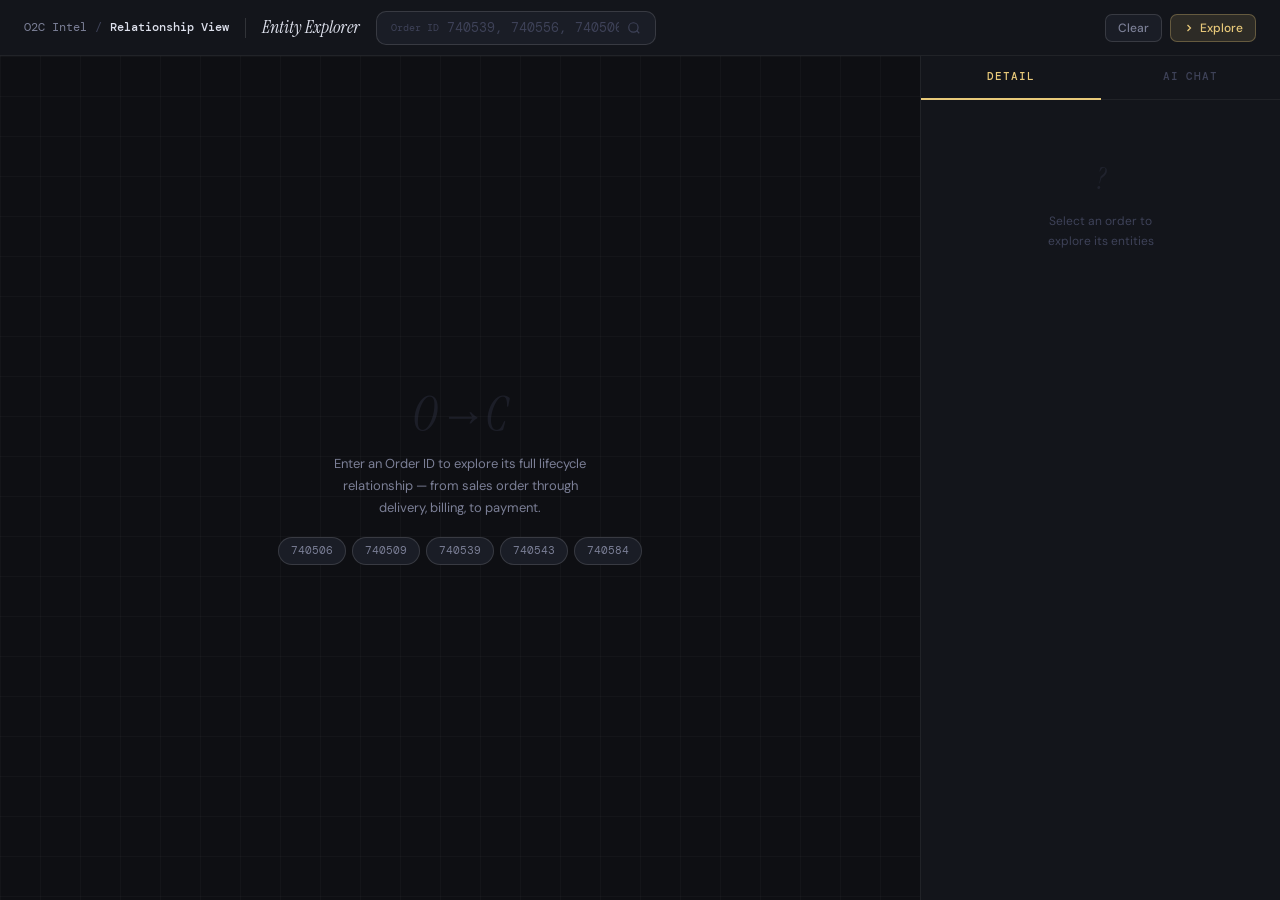
==== frontend/relationship-view.html @ 96227c04 "first commit" ====
<!DOCTYPE html>
<html lang="en">
<head>
<meta charset="UTF-8"/>
<meta name="viewport" content="width=device-width, initial-scale=1.0"/>
<title>O2C · Relationship View</title>
<link rel="preconnect" href="https://fonts.googleapis.com"/>
<link href="https://fonts.googleapis.com/css2?family=Instrument+Serif:ital@0;1&family=DM+Mono:wght@400;500&family=DM+Sans:wght@300;400;500;600&display=swap" rel="stylesheet"/>
<style>
/* ══════════════════════════════════════════════════════
   TOKENS
══════════════════════════════════════════════════════ */
:root {
  --bg:        #0e0f13;
  --bg-card:   #13151b;
  --bg-raised: #1a1d26;
  --bg-glass:  rgba(26,29,38,.7);
  --border:    rgba(255,255,255,.06);
  --border-hi: rgba(255,255,255,.13);

  --ink:    #dde0ec;
  --ink-2:  #7b7f96;
  --ink-3:  #3e4258;

  --gold:   #e8c97a;
  --gold-2: rgba(232,201,122,.12);
  --teal:   #4af0c4;
  --teal-2: rgba(74,240,196,.1);
  --rose:   #f27389;
  --rose-2: rgba(242,115,137,.1);
  --blue:   #6eb4ff;
  --blue-2: rgba(110,180,255,.1);
  --violet: #a78bfa;
  --violet-2: rgba(167,139,250,.1);

  --node-order:    #e8c97a;
  --node-delivery: #4af0c4;
  --node-billing:  #6eb4ff;
  --node-payment:  #7cdb8a;
  --node-journal:  #a78bfa;
  --node-cancelled:#f27389;

  --font-serif: "Instrument Serif", Georgia, serif;
  --font-body:  "DM Sans", system-ui, sans-serif;
  --font-mono:  "DM Mono", monospace;

  --r: 10px;
  --rl: 16px;
  --panel: 360px;
}

/* ══════════════════════════════════════════════════════
   RESET
══════════════════════════════════════════════════════ */
*, *::before, *::after { box-sizing: border-box; margin: 0; padding: 0; }
html, body { height: 100%; overflow: hidden; }
body {
  background: var(--bg);
  color: var(--ink);
  font-family: var(--font-body);
  font-size: 14px;
  line-height: 1.6;
  -webkit-font-smoothing: antialiased;
}
::-webkit-scrollbar { width: 4px; height: 4px; }
::-webkit-scrollbar-track { background: transparent; }
::-webkit-scrollbar-thumb { background: var(--border-hi); border-radius: 99px; }

/* ══════════════════════════════════════════════════════
   LAYOUT
══════════════════════════════════════════════════════ */
.shell {
  display: grid;
  grid-template-columns: 1fr var(--panel);
  grid-template-rows: 56px 1fr;
  height: 100vh;
}

/* ── Topbar ── */
.topbar {
  grid-column: 1 / -1;
  background: var(--bg-card);
  border-bottom: 1px solid var(--border);
  display: flex;
  align-items: center;
  padding: 0 24px;
  gap: 16px;
}
.breadcrumb {
  font-size: 12px;
  color: var(--ink-3);
  font-family: var(--font-mono);
  display: flex;
  align-items: center;
  gap: 8px;
}
.breadcrumb span { color: var(--ink-2); }
.breadcrumb b { color: var(--ink); font-weight: 500; }
.topbar-divider { width: 1px; height: 20px; background: var(--border-hi); }
.topbar-title {
  font-family: var(--font-serif);
  font-size: 18px;
  color: var(--ink);
  font-style: italic;
}
.topbar-actions { margin-left: auto; display: flex; align-items: center; gap: 8px; }

/* ── Search / Selector ── */
.order-selector {
  display: flex;
  align-items: center;
  background: var(--bg-raised);
  border: 1px solid var(--border-hi);
  border-radius: var(--r);
  padding: 0 14px;
  gap: 8px;
  height: 34px;
  min-width: 280px;
}
.order-selector input {
  background: none;
  border: none;
  outline: none;
  color: var(--ink);
  font-family: var(--font-mono);
  font-size: 13px;
  width: 100%;
}
.order-selector input::placeholder { color: var(--ink-3); }
.order-selector-label { font-size: 10px; color: var(--ink-3); font-family: var(--font-mono); white-space: nowrap; }

/* ── Main canvas ── */
.canvas {
  background: var(--bg);
  overflow: hidden;
  position: relative;
  display: flex;
  align-items: center;
  justify-content: center;
}

/* subtle grid background */
.canvas::before {
  content: "";
  position: absolute;
  inset: 0;
  background-image:
    linear-gradient(rgba(255,255,255,.025) 1px, transparent 1px),
    linear-gradient(90deg, rgba(255,255,255,.025) 1px, transparent 1px);
  background-size: 40px 40px;
  pointer-events: none;
}

/* ── Right panel ── */
.side-panel {
  background: var(--bg-card);
  border-left: 1px solid var(--border);
  display: flex;
  flex-direction: column;
  overflow: hidden;
}

/* ══════════════════════════════════════════════════════
   FLOW DIAGRAM
══════════════════════════════════════════════════════ */
.flow-wrap {
  position: relative;
  display: flex;
  flex-direction: column;
  align-items: center;
  gap: 0;
  z-index: 1;
  padding: 40px;
}

/* ── Stage row ── */
.stage-row {
  display: flex;
  align-items: center;
  gap: 0;
  position: relative;
}

/* ── Node ── */
.node {
  position: relative;
  display: flex;
  flex-direction: column;
  align-items: center;
  cursor: pointer;
  outline: none;
}
.node-body {
  width: 148px;
  background: var(--bg-card);
  border: 1.5px solid var(--nb, var(--border-hi));
  border-radius: var(--rl);
  padding: 14px 16px;
  transition: border-color .2s, transform .2s, box-shadow .2s;
  position: relative;
  overflow: hidden;
}
.node-body::before {
  content: "";
  position: absolute;
  top: 0; left: 0; right: 0;
  height: 2px;
  background: var(--nc, transparent);
  border-radius: var(--rl) var(--rl) 0 0;
}
.node:hover .node-body,
.node.active .node-body {
  transform: translateY(-2px);
  box-shadow: 0 8px 32px rgba(0,0,0,.4);
  border-color: var(--nc, var(--border-hi));
}
.node.active .node-body { background: var(--bg-raised); }

.node-icon {
  font-size: 18px;
  margin-bottom: 6px;
  line-height: 1;
}
.node-type {
  font-size: 9px;
  font-family: var(--font-mono);
  font-weight: 500;
  letter-spacing: .1em;
  text-transform: uppercase;
  color: var(--nc, var(--ink-2));
  margin-bottom: 4px;
}
.node-id {
  font-family: var(--font-mono);
  font-size: 12px;
  font-weight: 500;
  color: var(--ink);
  margin-bottom: 2px;
  overflow: hidden;
  text-overflow: ellipsis;
  white-space: nowrap;
  max-width: 116px;
}
.node-sub {
  font-size: 10px;
  color: var(--ink-2);
  overflow: hidden;
  text-overflow: ellipsis;
  white-space: nowrap;
  max-width: 116px;
}
.node-status {
  position: absolute;
  top: 10px; right: 10px;
  width: 7px; height: 7px;
  border-radius: 50%;
  background: var(--nc, var(--ink-3));
}

/* cancelled state */
.node.cancelled .node-body { border-color: rgba(242,115,137,.3); }
.node.cancelled .node-type { color: var(--rose); }

/* ── Connector ── */
.connector {
  display: flex;
  flex-direction: column;
  align-items: center;
  gap: 0;
  padding: 0 4px;
}
.connector-line {
  width: 2px;
  background: linear-gradient(var(--from, var(--border-hi)), var(--to, var(--border-hi)));
  transition: background .3s;
  position: relative;
}
.connector-line.active { opacity: 1; }
.connector-arrow {
  width: 0; height: 0;
  border-left: 5px solid transparent;
  border-right: 5px solid transparent;
  border-top: 7px solid var(--ca, var(--border-hi));
  margin-top: -1px;
}
.connector-label {
  font-size: 9px;
  font-family: var(--font-mono);
  color: var(--ink-3);
  padding: 2px 6px;
  background: var(--bg);
  border-radius: 3px;
  white-space: nowrap;
  margin: 4px 0;
}

/* ── Horizontal connector (for items row) ── */
.h-connector {
  display: flex;
  align-items: center;
  padding: 0 8px;
}
.h-line {
  height: 1.5px;
  width: 40px;
  background: var(--border-hi);
}
.h-arrow {
  width: 0; height: 0;
  border-top: 4px solid transparent;
  border-bottom: 4px solid transparent;
  border-left: 6px solid var(--border-hi);
}

/* ── Items row ── */
.items-row {
  display: flex;
  align-items: center;
  gap: 0;
  margin-top: 12px;
  flex-wrap: nowrap;
  max-width: 900px;
  overflow-x: auto;
  padding-bottom: 4px;
}
.item-node {
  flex-shrink: 0;
  width: 120px;
  background: var(--bg-raised);
  border: 1px solid var(--border);
  border-radius: var(--r);
  padding: 9px 11px;
  cursor: pointer;
  transition: border-color .15s;
}
.item-node:hover { border-color: var(--border-hi); }
.item-node.active { border-color: var(--gold); }
.item-node-type { font-size: 8px; font-family: var(--font-mono); color: var(--ink-3); text-transform: uppercase; letter-spacing: .08em; margin-bottom: 3px; }
.item-node-id { font-family: var(--font-mono); font-size: 10px; font-weight: 500; color: var(--ink); }
.item-node-desc { font-size: 10px; color: var(--ink-2); white-space: nowrap; overflow: hidden; text-overflow: ellipsis; margin-top: 2px; }

/* ── Empty state ── */
.empty-state {
  display: flex;
  flex-direction: column;
  align-items: center;
  justify-content: center;
  gap: 14px;
  color: var(--ink-3);
  text-align: center;
  padding: 60px;
  z-index: 1;
}
.empty-glyph {
  font-family: var(--font-serif);
  font-size: 48px;
  font-style: italic;
  opacity: .3;
  line-height: 1;
}
.empty-text { font-size: 13px; color: var(--ink-2); max-width: 280px; line-height: 1.7; }
.order-pills {
  display: flex;
  flex-wrap: wrap;
  gap: 6px;
  justify-content: center;
  margin-top: 4px;
}
.order-pill {
  font-family: var(--font-mono);
  font-size: 11px;
  padding: 4px 12px;
  background: var(--bg-raised);
  border: 1px solid var(--border-hi);
  border-radius: 99px;
  cursor: pointer;
  color: var(--ink-2);
  transition: all .15s;
}
.order-pill:hover { background: var(--gold-2); border-color: var(--gold); color: var(--gold); }

/* ══════════════════════════════════════════════════════
   RIGHT PANEL
══════════════════════════════════════════════════════ */
.panel-tabs {
  display: flex;
  border-bottom: 1px solid var(--border);
  flex-shrink: 0;
}
.panel-tab {
  flex: 1;
  padding: 12px 0;
  font-size: 11px;
  font-weight: 500;
  font-family: var(--font-mono);
  text-transform: uppercase;
  letter-spacing: .08em;
  text-align: center;
  color: var(--ink-3);
  cursor: pointer;
  transition: color .15s;
  border-bottom: 2px solid transparent;
  margin-bottom: -1px;
}
.panel-tab.active { color: var(--gold); border-bottom-color: var(--gold); }
.panel-tab:hover:not(.active) { color: var(--ink-2); }

.panel-body {
  flex: 1;
  overflow-y: auto;
  padding: 18px;
}

/* ── Detail card ── */
.detail-header {
  margin-bottom: 16px;
  padding-bottom: 14px;
  border-bottom: 1px solid var(--border);
}
.detail-type {
  font-size: 9px;
  font-family: var(--font-mono);
  text-transform: uppercase;
  letter-spacing: .12em;
  color: var(--nc, var(--ink-3));
  margin-bottom: 4px;
}
.detail-id {
  font-family: var(--font-serif);
  font-size: 22px;
  font-style: italic;
  color: var(--ink);
  line-height: 1.2;
  margin-bottom: 4px;
}
.detail-status {
  display: inline-flex;
  align-items: center;
  gap: 5px;
  font-size: 10px;
  font-family: var(--font-mono);
  padding: 2px 9px;
  border-radius: 99px;
  background: var(--bg-raised);
  color: var(--nc, var(--ink-2));
  border: 1px solid var(--nc-dim, var(--border));
}

.detail-fields { display: flex; flex-direction: column; gap: 1px; }
.detail-field {
  display: flex;
  justify-content: space-between;
  align-items: baseline;
  padding: 7px 0;
  border-bottom: 1px solid var(--border);
  gap: 12px;
}
.detail-field:last-child { border-bottom: none; }
.field-key {
  font-size: 11px;
  color: var(--ink-3);
  font-family: var(--font-mono);
  white-space: nowrap;
  flex-shrink: 0;
}
.field-val {
  font-size: 12px;
  color: var(--ink);
  font-family: var(--font-mono);
  text-align: right;
  word-break: break-all;
}
.field-val.good { color: var(--teal); }
.field-val.warn { color: var(--gold); }
.field-val.bad  { color: var(--rose); }

/* ── Timeline mini ── */
.mini-timeline {
  margin: 16px 0;
  padding: 14px;
  background: var(--bg-raised);
  border-radius: var(--r);
  border: 1px solid var(--border);
}
.mini-timeline-title {
  font-size: 9px;
  font-family: var(--font-mono);
  text-transform: uppercase;
  letter-spacing: .1em;
  color: var(--ink-3);
  margin-bottom: 12px;
}
.timeline-steps {
  display: flex;
  flex-direction: column;
  gap: 0;
}
.tl-step {
  display: flex;
  align-items: flex-start;
  gap: 10px;
  padding-bottom: 12px;
  position: relative;
}
.tl-step:last-child { padding-bottom: 0; }
.tl-step::after {
  content: "";
  position: absolute;
  left: 6px; top: 14px; bottom: 0;
  width: 1px;
  background: var(--border-hi);
}
.tl-step:last-child::after { display: none; }
.tl-dot {
  width: 13px; height: 13px;
  border-radius: 50%;
  background: var(--td-bg, var(--bg-raised));
  border: 1.5px solid var(--td-c, var(--ink-3));
  flex-shrink: 0;
  margin-top: 2px;
  z-index: 1;
}
.tl-dot.done { --td-bg: var(--teal-2); --td-c: var(--teal); }
.tl-dot.active { --td-bg: var(--gold-2); --td-c: var(--gold); }
.tl-dot.error { --td-bg: var(--rose-2); --td-c: var(--rose); }
.tl-content { min-width: 0; }
.tl-stage { font-size: 12px; font-weight: 500; color: var(--ink); }
.tl-date { font-size: 10px; font-family: var(--font-mono); color: var(--ink-3); margin-top: 1px; }
.tl-days {
  font-size: 9px;
  font-family: var(--font-mono);
  padding: 1px 6px;
  border-radius: 3px;
  background: var(--bg);
  color: var(--ink-2);
  margin-top: 3px;
  display: inline-block;
}

/* ── AI chat panel ── */
.ai-panel { display: flex; flex-direction: column; height: 100%; }
.ai-messages { flex: 1; overflow-y: auto; display: flex; flex-direction: column; gap: 10px; }
.ai-msg {
  padding: 10px 12px;
  border-radius: var(--r);
  font-size: 13px;
  line-height: 1.6;
  max-width: 100%;
}
.ai-msg.system {
  background: var(--bg-raised);
  border: 1px solid var(--border);
  color: var(--ink-2);
}
.ai-msg.user {
  background: var(--gold-2);
  border: 1px solid rgba(232,201,122,.2);
  color: var(--ink);
  align-self: flex-end;
  font-size: 12px;
}
.ai-msg.assistant {
  background: var(--bg-raised);
  border: 1px solid var(--border-hi);
  color: var(--ink);
}
.ai-msg.assistant strong { color: var(--teal); font-weight: 500; }
.ai-msg.assistant em { color: var(--gold); font-style: normal; }
.ai-model-tag {
  font-size: 9px;
  font-family: var(--font-mono);
  color: var(--ink-3);
  margin-top: 5px;
  display: block;
}
.ai-input-area {
  padding-top: 12px;
  border-top: 1px solid var(--border);
  margin-top: 12px;
  flex-shrink: 0;
}
.ai-suggestions { display: flex; flex-direction: column; gap: 5px; margin-bottom: 10px; }
.ai-sug {
  font-size: 11px;
  font-family: var(--font-mono);
  color: var(--ink-3);
  padding: 5px 9px;
  border: 1px solid var(--border);
  border-radius: 6px;
  cursor: pointer;
  transition: all .12s;
  text-align: left;
  background: transparent;
  width: 100%;
}
.ai-sug:hover { border-color: var(--gold); color: var(--gold); background: var(--gold-2); }
.ai-input-row { display: flex; gap: 6px; }
.ai-input {
  flex: 1;
  background: var(--bg-raised);
  border: 1px solid var(--border-hi);
  border-radius: 8px;
  color: var(--ink);
  font-family: var(--font-body);
  font-size: 12px;
  padding: 7px 12px;
  outline: none;
  resize: none;
  min-height: 38px;
  max-height: 80px;
}
.ai-input:focus { border-color: var(--gold); }
.ai-send {
  background: var(--gold);
  color: #1a1508;
  border: none;
  border-radius: 8px;
  padding: 0 14px;
  font-size: 12px;
  font-weight: 600;
  cursor: pointer;
  font-family: var(--font-body);
  transition: opacity .15s;
  flex-shrink: 0;
}
.ai-send:hover { opacity: .85; }
.ai-send:disabled { opacity: .4; cursor: not-allowed; }

/* ══════════════════════════════════════════════════════
   MISC
══════════════════════════════════════════════════════ */
.btn {
  display: inline-flex; align-items: center; gap: 5px;
  padding: 5px 12px;
  border-radius: 7px;
  font-size: 12px;
  font-family: var(--font-body);
  font-weight: 500;
  cursor: pointer;
  border: 1px solid var(--border-hi);
  background: var(--bg-raised);
  color: var(--ink-2);
  transition: all .12s;
}
.btn:hover { color: var(--ink); border-color: var(--border-hi); background: var(--bg-glass); }
.btn-gold { background: var(--gold-2); border-color: rgba(232,201,122,.3); color: var(--gold); }
.btn-gold:hover { background: rgba(232,201,122,.2); }

.spinner {
  width: 14px; height: 14px;
  border: 2px solid var(--border-hi);
  border-top-color: var(--gold);
  border-radius: 50%;
  animation: spin .6s linear infinite;
  display: inline-block;
}
@keyframes spin { to { transform: rotate(360deg); } }

@keyframes fadeIn { from { opacity:0; transform: translateY(6px); } to { opacity:1; transform: none; } }
.fade-in { animation: fadeIn .25s ease forwards; }

@keyframes pulse { 0%,100% { opacity:.6; } 50% { opacity:1; } }
.pulse { animation: pulse 1.4s ease infinite; }
</style>
</head>
<body>
<div class="shell">

  <!-- ── Topbar ── -->
  <header class="topbar">
    <div class="breadcrumb">
      <span>O2C Intel</span>
      <span style="color:var(--ink-3)">/</span>
      <b>Relationship View</b>
    </div>
    <div class="topbar-divider"></div>
    <div class="topbar-title">Entity Explorer</div>

    <div class="order-selector">
      <span class="order-selector-label">Order ID</span>
      <input type="text" id="order-input" placeholder="740539, 740556, 740506…" autocomplete="off"/>
      <svg width="14" height="14" viewBox="0 0 24 24" fill="none" stroke="currentColor" stroke-width="2" style="color:var(--ink-3);flex-shrink:0"><circle cx="11" cy="11" r="8"/><path d="m21 21-4.35-4.35"/></svg>
    </div>

    <div class="topbar-actions">
      <button class="btn" onclick="clearView()">Clear</button>
      <button class="btn btn-gold" onclick="document.getElementById('order-input').dispatchEvent(new KeyboardEvent('keydown',{key:'Enter',bubbles:true}))">
        <svg width="12" height="12" viewBox="0 0 24 24" fill="none" stroke="currentColor" stroke-width="2.5"><polyline points="9 18 15 12 9 6"/></svg>
        Explore
      </button>
    </div>
  </header>

  <!-- ── Canvas ── -->
  <main class="canvas" id="canvas">
    <div class="empty-state" id="empty-state">
      <div class="empty-glyph">O→C</div>
      <div class="empty-text">Enter an Order ID to explore its full lifecycle relationship — from sales order through delivery, billing, to payment.</div>
      <div class="order-pills" id="quick-picks"></div>
    </div>
    <div class="flow-wrap" id="flow-wrap" style="display:none"></div>
  </main>

  <!-- ── Side panel ── -->
  <aside class="side-panel">
    <div class="panel-tabs">
      <div class="panel-tab active" id="tab-detail" onclick="switchTab('detail')">Detail</div>
      <div class="panel-tab" id="tab-ai" onclick="switchTab('ai')">AI Chat</div>
    </div>

    <!-- Detail tab -->
    <div class="panel-body" id="panel-detail">
      <div style="padding:40px 0;text-align:center;color:var(--ink-3)">
        <div style="font-family:var(--font-serif);font-size:28px;font-style:italic;opacity:.3;margin-bottom:10px">?</div>
        <div style="font-size:12px">Select an order to<br/>explore its entities</div>
      </div>
    </div>

    <!-- AI tab -->
    <div class="panel-body" id="panel-ai" style="display:none">
      <div class="ai-panel">
        <div class="ai-messages" id="ai-msgs">
          <div class="ai-msg system">
            Select an order and ask questions about its lifecycle, delays, or payment status.
          </div>
        </div>
        <div class="ai-input-area">
          <div class="ai-suggestions" id="ai-sugs">
            <button class="ai-sug" onclick="askAI(this.textContent)">Why is this order delayed?</button>
            <button class="ai-sug" onclick="askAI(this.textContent)">What is causing payment delay?</button>
            <button class="ai-sug" onclick="askAI(this.textContent)">Summarise this order's issues</button>
          </div>
          <div class="ai-input-row">
            <textarea class="ai-input" id="ai-input" placeholder="Ask about this order…" rows="1"
              onkeydown="if(event.key==='Enter'&&!event.shiftKey){event.preventDefault();sendAI();}"></textarea>
            <button class="ai-send" id="ai-send-btn" onclick="sendAI()">Send</button>
          </div>
        </div>
      </div>
    </div>
  </aside>
</div>

<script>
// ══════════════════════════════════════════════════════
// CONFIG + DATA
// ══════════════════════════════════════════════════════
const API = 'http://localhost:8000';

// ── Rule thresholds (match backend config) ───────────
const FLAG_THRESHOLDS = {
  DELIVERY_DELAY_DAYS:  3,
  BILLING_DELAY_DAYS:   5,
  PAYMENT_OVERDUE_DAYS: 30,
};


// Inline dataset — loaded from static files or API
let ORDERS = [];   // unified_o2c_orders rows
let ITEMS  = [];   // unified_o2c rows (item grain)
let dataLoaded = false;
let backendOnline = false;

// Currently selected
let SEL = { orderId: null, nodeType: null, nodeId: null, nodeData: null };

// ══════════════════════════════════════════════════════
// BOOT
// ══════════════════════════════════════════════════════
async function boot() {

  // Try backend
  try {
    const h = await fetch(`${API}/health`, {signal: AbortSignal.timeout(3000)}).then(r=>r.json());
    if (h.status === 'ok') backendOnline = true;
  } catch(e) {}

  // Load dataset FIRST
  await loadData();

  // THEN generate sample IDs dynamically
  const sampleIds = getSampleOrderIds();

  document.getElementById('quick-picks').innerHTML =
    sampleIds.map(id => 
      `<div class="order-pill" onclick="loadOrder('${id}')">${id}</div>`
    ).join('');

  // Input handler
  const inp = document.getElementById('order-input');
  inp.addEventListener('keydown', e => {
    if (e.key === 'Enter') loadOrder(inp.value.trim());
  });
}

async function loadData() {
  if (dataLoaded) return;

  // Try backend API first
  if (backendOnline) {
    try {
      const [ordersRes, itemsRes] = await Promise.all([
        fetch(`${API}/api/orders?limit=500`).then(r=>r.json()),
        fetch(`${API}/api/orders/items-all`).then(r=>r.json()).catch(()=>null),
      ]);
      if (ordersRes?.data?.length) {
        ORDERS = ordersRes.data;
        // For items, still fall through to CSV — API items are per-order
        console.log(`Loaded ${ORDERS.length} orders from API`);
      }
    } catch(e) { console.warn('API orders load failed:', e.message); }
  }

  // Load CSV files (primary for items, fallback for orders)
  const bases = ['../data/processed/', 'data/processed/', './data/processed/'];
  for (const base of bases) {
    try {
      const fetches = [fetch(base + 'unified_o2c.csv').then(r => { if(!r.ok) throw 0; return r.text(); })];
      if (!ORDERS.length) {
        fetches.unshift(fetch(base + 'unified_o2c_orders.csv').then(r => { if(!r.ok) throw 0; return r.text(); }));
      }
      const results = await Promise.all(fetches);
      if (!ORDERS.length) { ORDERS = parseCSV(results[0]); ITEMS = parseCSV(results[1]); }
      else { ITEMS = parseCSV(results[0]); }
      dataLoaded = true;
      console.log(`Loaded ${ORDERS.length} orders, ${ITEMS.length} items`);
      return;
    } catch(e) { continue; }
  }
  console.warn('Static data not found — some features limited');
  dataLoaded = true;
}

function getSampleOrderIds() {
  if (!ORDERS.length) return ['740539','740556','740506','740509','740584','740543'];
  // Return one of each interesting stage
  const byStage = {};
  for (const o of ORDERS) {
    const s = o.lifecycle_stage;
    if (!byStage[s]) byStage[s] = String(o.sales_order_id);
  }
  const ids = Object.values(byStage).slice(0,6);
  return ids.length ? ids : ORDERS.slice(0,6).map(o=>String(o.sales_order_id));
}

// ══════════════════════════════════════════════════════
// DATA UTILS
// ══════════════════════════════════════════════════════
function parseCSV(text) {
  const lines = text.trim().split('\n');
  const headers = lines[0].split(',').map(h => h.replace(/^"|"$/g,'').trim());
  return lines.slice(1).map(line => {
    const vals=[]; let cur='', inQ=false;
    for (const ch of line) {
      if (ch==='"'){inQ=!inQ;}
      else if(ch===','&&!inQ){vals.push(cur.trim());cur='';}
      else{cur+=ch;}
    }
    vals.push(cur.trim());
    return Object.fromEntries(headers.map((h,i)=>[h, vals[i]??'']));
  });
}

function getOrder(id) {
  return ORDERS.find(o => String(o.sales_order_id) === String(id)) || null;
}

function getItems(orderId) {
  return ITEMS.filter(i => String(i.sales_order_id) === String(orderId));
}

function fmt(v) {
  if (!v || v === 'nan' || v === '') return '—';
  return String(v);
}
function fmtDate(v) {
  if (!v || v === 'nan') return '—';
  return String(v).slice(0,10);
}
function fmtCurrency(v) {
  if (!v || v === 'nan' || v === '') return '—';
  const n = Number(v);
  if (isNaN(n)) return '—';
  return '₹' + n.toLocaleString('en-IN', {maximumFractionDigits:2});
}
function fmtDays(v) {
  if (!v || v === 'nan' || v === '') return '—';
  const n = Number(v);
  if (isNaN(n)) return '—';
  return Math.round(n) + 'd';
}
function debounce(fn, ms) {
  let t; return (...a) => { clearTimeout(t); t = setTimeout(()=>fn(...a), ms); };
}

// ══════════════════════════════════════════════════════
// LOAD ORDER → BUILD GRAPH
// ══════════════════════════════════════════════════════
async function loadOrder(id) {
  if (!id) return;
  document.getElementById('order-input').value = id;
  SEL.orderId = id;
  SEL.nodeType = null;
  SEL.nodeId = null;

  let order = getOrder(id);
  let items = getItems(id);

  // Try API if not in local data
  if (!order && backendOnline) {
    try {
      const [o, ctx] = await Promise.all([
        fetch(`${API}/api/orders/${id}`).then(r=>r.json()),
        fetch(`${API}/api/orders/${id}/items`).then(r=>r.json()),
      ]);
      if (o && !o.error) { order = o; items = ctx.items || []; }
    } catch(e) {}
  }

  if (!order) {
    showError(`Order ${id} not found. Try: ${SAMPLE_IDS.join(', ')}`);
    return;
  }

  renderFlow(order, items);
  showNodeDetail('order', order.sales_order_id, order, items);
  switchTab('detail');
}

function clearView() {
  SEL = { orderId: null, nodeType: null, nodeId: null, nodeData: null };
  document.getElementById('order-input').value = '';
  document.getElementById('empty-state').style.display = 'flex';
  document.getElementById('flow-wrap').style.display = 'none';
  document.getElementById('panel-detail').innerHTML = `
    <div style="padding:40px 0;text-align:center;color:var(--ink-3)">
      <div style="font-family:var(--font-serif);font-size:28px;font-style:italic;opacity:.3;margin-bottom:10px">?</div>
      <div style="font-size:12px">Select an order to<br/>explore its entities</div>
    </div>`;
  document.getElementById('ai-msgs').innerHTML =
    '<div class="ai-msg system">Select an order and ask questions about its lifecycle, delays, or payment status.</div>';
}

function showError(msg) {
  const fw = document.getElementById('flow-wrap');
  fw.style.display = 'flex';
  document.getElementById('empty-state').style.display = 'none';
  fw.innerHTML = `<div style="text-align:center;color:var(--rose);font-size:13px;font-family:var(--font-mono)">${msg}</div>`;
}

// ══════════════════════════════════════════════════════
// RENDER FLOW
// ══════════════════════════════════════════════════════
function renderFlow(order, items) {
  const fw = document.getElementById('flow-wrap');
  fw.style.display = 'flex';
  document.getElementById('empty-state').style.display = 'none';
  fw.innerHTML = '';
  fw.className = 'flow-wrap fade-in';

  const stage = order.lifecycle_stage;
  const isCancelled = stage === 'cancelled';

  // ── Real entity IDs from item data ──────────────────
  const deliveryIds = [...new Set(items.map(i=>i.delivery_id).filter(isReal))];
  const billingIds  = [...new Set(items.map(i=>i.billing_doc_id).filter(isReal))];
  const acctDocs    = [...new Set(items.map(i=>i.accounting_document).filter(isReal))];

  const hasDelivery = deliveryIds.length > 0 || ['delivered','billed','paid','cancelled'].includes(stage);
  const hasBilling  = billingIds.length  > 0 || ['billed','paid','cancelled'].includes(stage);
  const hasPayment  = !isCancelled && (acctDocs.length > 0 || stage === 'paid');

  // ── Why Flagged analysis ─────────────────────────────
  const flags = computeFlags(order, items);

  // ── Real sub-labels ───────────────────────────────────
  const item0   = items[0] || {};
  const custShort = (order.customer_name||'').split(',')[0] || order.customer_id || '';
  const orderSub  = fmtDate(order.order_created_date) + (custShort ? ' · ' + custShort : '');

  const delCreated = fmtDate(item0.delivery_created_date);
  const o2dDays    = isReal(order.order_to_delivery_days) ? fmtDays(order.order_to_delivery_days) : '';
  const delSub     = delCreated !== '—' ? delCreated + (o2dDays ? ' · ' + o2dDays + ' O→D' : '') : (hasDelivery ? 'Pending' : '—');

  const bilDate = fmtDate(item0.billing_date);
  const d2bDays = isReal(order.delivery_to_billing_days) ? fmtDays(order.delivery_to_billing_days) : '';
  const bilSub  = isCancelled ? 'Cancelled · ' + bilDate
    : bilDate !== '—' ? bilDate + (d2bDays ? ' · ' + d2bDays + ' D→B' : '') : (hasBilling ? 'Pending' : '—');

  const payDate = fmtDate(item0.payment_posting_date);
  const b2pDays = isReal(order.billing_to_payment_days) ? fmtDays(order.billing_to_payment_days) : '';
  const paySub  = payDate !== '—' ? payDate + (b2pDays ? ' · ' + b2pDays + ' B→P' : '') : (hasPayment ? 'Pending' : '—');

  // ── Main stage row ────────────────────────────────────
  const mainRow = document.createElement('div');
  mainRow.className = 'stage-row';
  mainRow.appendChild(makeFlowNode('order', fmt(order.sales_order_id), orderSub, '--node-order'));

  if (hasDelivery) {
    mainRow.appendChild(makeHConnEl());
    const dId = deliveryIds[0] ? fmt(deliveryIds[0]) : '—';
    mainRow.appendChild(makeFlowNode('delivery', dId, delSub, isCancelled ? '--node-cancelled' : '--node-delivery'));
  }
  if (hasBilling) {
    mainRow.appendChild(makeHConnEl());
    const bId = billingIds[0] ? fmt(billingIds[0]) : '—';
    mainRow.appendChild(makeFlowNode('billing', bId, bilSub, isCancelled ? '--node-cancelled' : '--node-billing'));
  }
  if (hasPayment) {
    mainRow.appendChild(makeHConnEl());
    const pId = acctDocs[0] ? fmt(acctDocs[0]) : '—';
    mainRow.appendChild(makeFlowNode('payment', pId, paySub, '--node-payment'));
  }
  fw.appendChild(mainRow);

  // ── Cycle time chips ──────────────────────────────────
  const cycleRow = document.createElement('div');
  cycleRow.style.cssText = 'display:flex;gap:8px;margin-top:20px;flex-wrap:wrap;justify-content:center';
  const expPay = Number(order.expected_payment_days) || 30;
  [
    { l:'Order → Delivery',  v:order.order_to_delivery_days,    c:'var(--node-delivery)', t:3 },
    { l:'Delivery → Billing', v:order.delivery_to_billing_days, c:'var(--node-billing)',  t:5 },
    { l:'Billing → Payment',  v:order.billing_to_payment_days,  c:'var(--node-payment)',  t:expPay },
    { l:'Total O2C',          v:order.total_o2c_days,           c:'var(--accent)',        t:null },
  ].forEach(({l, v, c, t}) => {
    const d = fmtDays(v);
    const n = Number(v);
    const over = t !== null && isReal(v) && !isNaN(n) && n > t;
    const dc = over ? 'var(--red)' : (d === '—' ? 'var(--text-3)' : c);
    cycleRow.innerHTML += `
      <div style="background:var(--bg-card);border:1px solid ${over?'rgba(240,82,82,.3)':'var(--border)'};border-radius:8px;padding:7px 13px;text-align:center;min-width:76px">
        <div style="font-size:9px;font-family:var(--font-m);color:var(--text-3);margin-bottom:2px">${l}</div>
        <div style="font-family:var(--font-m);font-size:14px;font-weight:700;color:${dc}">${d}</div>
        ${over?`<div style="font-size:8px;color:var(--red);font-family:var(--font-m);margin-top:1px">▲ >${t}d limit</div>`:''}
      </div>`;
  });
  fw.appendChild(cycleRow);

  // ── Why Flagged panel ─────────────────────────────────
  if (flags.length > 0) {
    const fs = document.createElement('div');
    fs.style.cssText = 'margin-top:22px;width:100%;max-width:680px';
    fs.innerHTML = `
      <div style="font-size:9px;font-family:var(--font-m);color:var(--text-3);text-transform:uppercase;letter-spacing:.1em;margin-bottom:8px">Why flagged</div>
      ${flags.map(fl=>`
        <div style="display:flex;align-items:flex-start;gap:10px;background:var(--bg-card);border:1px solid ${fl.bc};border-left:3px solid ${fl.c};border-radius:10px;padding:10px 14px;margin-bottom:6px">
          <span style="font-size:15px;flex-shrink:0;margin-top:1px">${fl.icon}</span>
          <div style="flex:1;min-width:0">
            <div style="font-size:10px;font-weight:600;color:${fl.c};font-family:var(--font-m);text-transform:uppercase;letter-spacing:.06em;margin-bottom:3px">${fl.label}</div>
            <div style="font-size:12px;color:var(--text-2);line-height:1.55">${fl.explanation}</div>
            ${fl.fk?`<div style="margin-top:5px;font-size:10px;font-family:var(--font-m);color:var(--text-3)"><span style="color:var(--text-3)">${fl.fk}</span> = <span style="color:${fl.c}">${fl.fv}</span></div>`:''}
          </div>
        </div>`).join('')}`;
    fw.appendChild(fs);
  } else if (stage === 'paid') {
    const ok = document.createElement('div');
    ok.style.cssText = 'margin-top:18px;display:flex;align-items:center;gap:8px;background:rgba(34,212,122,.07);border:1px solid rgba(34,212,122,.2);border-radius:10px;padding:10px 16px;font-size:12px;color:var(--green)';
    ok.innerHTML = `<span style="font-size:16px">✓</span> No issues — lifecycle complete. Payment cleared in ${fmtDays(order.billing_to_payment_days)} after billing.`;
    fw.appendChild(ok);
  }

  // ── Line items row ────────────────────────────────────
  if (items.length > 0) {
    const lbl = document.createElement('div');
    lbl.style.cssText = 'font-size:9px;font-family:var(--font-m);color:var(--text-3);text-transform:uppercase;letter-spacing:.1em;margin-top:24px;margin-bottom:8px;align-self:flex-start';
    lbl.textContent = `Line items (${items.length})`;
    fw.appendChild(lbl);

    const ir = document.createElement('div');
    ir.className = 'items-row';
    items.slice(0, 7).forEach((item, idx) => {
      if (idx > 0) { const s=document.createElement('div'); s.className='h-connector'; s.innerHTML='<div class="h-line"></div><div class="h-arrow"></div>'; ir.appendChild(s); }
      const el = document.createElement('div');
      el.className = 'item-node';
      const iCan = String(item.is_cancelled)==='True'||String(item.is_billing_cancelled)==='True';
      if (iCan) el.style.borderColor='rgba(240,82,82,.25)';
      const desc = (item.material_desc||item.material_id||'—').slice(0, 26);
      const amt  = isReal(item.item_net_amount) ? fmtCurrency(item.item_net_amount) : '—';
      el.innerHTML = `
        <div class="item-node-type">Item ${item.sales_order_item||idx+1}</div>
        <div class="item-node-id">${(item.material_id||'—').slice(-9)}</div>
        <div class="item-node-desc">${desc}</div>
        <div style="font-size:10px;font-family:var(--font-m);color:${iCan?'var(--red)':'var(--text-3)'};margin-top:3px">${iCan?'Cancelled':amt}</div>`;
      el.addEventListener('click', () => onItemClick(item));
      ir.appendChild(el);
    });
    if (items.length > 7) {
      const m=document.createElement('div'); m.style.cssText='font-size:10px;color:var(--text-3);font-family:var(--font-m);padding:0 10px;flex-shrink:0;align-self:center'; m.textContent=`+${items.length-7} more`; ir.appendChild(m);
    }
    fw.appendChild(ir);
  }

  // Activate first node
  setTimeout(() => { const n=fw.querySelector('.node'); if(n) n.classList.add('active'); }, 50);
}

// ── Flow node factory ─────────────────────────────────
function makeFlowNode(type, id, sub, color) {
  const icons = {order:'📋', delivery:'🚚', billing:'🧾', payment:'💳'};
  const n = document.createElement('div');
  n.className = 'node';
  n.style.setProperty('--nc', `var(${color})`);
  n.dataset.type = type;
  n.dataset.id   = String(id);
  n.setAttribute('tabindex','0');
  n.innerHTML = `
    <div class="node-body">
      <div class="node-status"></div>
      <div class="node-icon">${icons[type]||'◆'}</div>
      <div class="node-type">${type}</div>
      <div class="node-id" title="${id}">${String(id).length>13?String(id).slice(-12):String(id)}</div>
      <div class="node-sub">${sub}</div>
    </div>`;
  n.addEventListener('click', () => { document.querySelectorAll('.node').forEach(x=>x.classList.remove('active')); n.classList.add('active'); onNodeClick(type, String(id)); });
  n.addEventListener('keydown', e => { if(e.key==='Enter'||e.key===' ') n.click(); });
  return n;
}

function makeHConnEl() {
  const c = document.createElement('div');
  c.className = 'h-connector';
  c.innerHTML = '<div class="h-line"></div><div class="h-arrow"></div>';
  return c;
}

function isReal(v) {
  return v !== undefined && v !== null && String(v).trim() !== '' && String(v) !== 'nan' && String(v) !== 'NaN';
}

// ══════════════════════════════════════════════════════
// RULE-BASED FLAG ENGINE
// ══════════════════════════════════════════════════════
// FLAG_THRESHOLDS defined at top of script

function computeFlags(order, items) {
  const flags = [];
  const item0 = items[0] || {};
  const stage = order.lifecycle_stage;

  // ── Rule 1: Billing Cancelled ────────────────────────
  // Field: is_billing_cancelled == True
  if (String(order.is_billing_cancelled) === 'True' || String(item0.is_cancelled) === 'True') {
    const bilId = items.find(i=>isReal(i.billing_doc_id))?.billing_doc_id || '—';
    flags.push({
      icon: '✕', label: 'Billing cancelled',
      c: '#f05252', bc: 'rgba(240,82,82,.15)',
      explanation: `Billing document ${fmt(bilId)} was cancelled or reversed. Goods may have been delivered but the invoice was voided — common causes: customer return, pricing dispute, or duplicate billing. No revenue will be collected unless a replacement invoice is raised.`,
      fk: 'is_billing_cancelled', fv: 'True',
    });
  }

  // ── Rule 2: Unpaid Invoice ───────────────────────────
  // Field: is_unpaid == True OR (has_billing AND NOT has_payment AND NOT cancelled)
  const isUnpaid = String(order.is_unpaid) === 'True' ||
    (String(item0.has_billing) === 'True' && String(item0.has_payment) !== 'True' && stage !== 'cancelled');
  if (isUnpaid && stage !== 'paid') {
    const bilDate = fmtDate(item0.billing_date);
    const expDays = Number(order.expected_payment_days || order.payment_terms === 'Z009' ? 0 : 30);
    flags.push({
      icon: '🧾', label: 'Unpaid invoice',
      c: '#38b6ff', bc: 'rgba(56,182,255,.12)',
      explanation: `Invoice raised on ${bilDate} but no payment received yet. Amount due: ${fmtCurrency(order.order_total_net_amount)}. Payment terms: ${order.payment_terms || '—'} (Net ${expDays}d). If past due date, escalate to accounts receivable.`,
      fk: 'is_unpaid', fv: 'True',
    });
  }

  // ── Rule 3: Delivery Delayed ─────────────────────────
  // Field: is_delivery_delayed == True OR order_to_delivery_days > threshold
  const o2d = Number(order.order_to_delivery_days);
  const isDelayed = String(order.is_delivery_delayed) === 'True' ||
    (isReal(order.order_to_delivery_days) && !isNaN(o2d) && o2d > FLAG_THRESHOLDS.DELIVERY_DELAY_DAYS);
  if (isDelayed) {
    const plant = item0.delivery_plant || item0.plant || '—';
    flags.push({
      icon: '🚚', label: `Delivery delayed (${Math.round(o2d)}d)`,
      c: '#f5c842', bc: 'rgba(245,200,66,.12)',
      explanation: `Delivery took ${Math.round(o2d)} days — exceeds the ${FLAG_THRESHOLDS.DELIVERY_DELAY_DAYS}-day threshold. Created on ${fmtDate(order.order_created_date)}, delivered on ${fmtDate(item0.delivery_created_date)}. Check warehouse capacity, stock availability, or routing at plant ${plant}.`,
      fk: 'order_to_delivery_days', fv: Math.round(o2d) + 'd (limit: ' + FLAG_THRESHOLDS.DELIVERY_DELAY_DAYS + 'd)',
    });
  }

  // ── Rule 4: Missing Lifecycle Stage ──────────────────
  // Field: missing_stage == True OR has_delivery/has_billing missing
  const hasDel = String(item0.has_delivery) === 'True' || items.some(i=>isReal(i.delivery_id));
  const hasBil = String(item0.has_billing)  === 'True' || items.some(i=>isReal(i.billing_doc_id));
  const hasPay = String(item0.has_payment)  === 'True' || items.some(i=>isReal(i.payment_posting_date));
  const isMissing = String(order.missing_stage) === 'True' ||
    (['billed','paid'].includes(stage) && !hasDel) ||
    (['paid'].includes(stage) && !hasBil);

  if (isMissing) {
    const missing = [];
    if (!hasDel) missing.push('Delivery');
    if (!hasBil && stage !== 'ordered' && stage !== 'delivered') missing.push('Billing');
    if (!hasPay && stage !== 'ordered' && stage !== 'delivered' && stage !== 'billed') missing.push('Payment');
    if (missing.length === 0 && stage === 'ordered') missing.push('Delivery');
    flags.push({
      icon: '?', label: `Missing stage${missing.length ? ': ' + missing.join(', ') : ''}`,
      c: '#a78bfa', bc: 'rgba(167,139,250,.12)',
      explanation: `The order is at <strong>${stage}</strong> stage but the following lifecycle stages have no records: <strong>${missing.join(', ') || 'unknown'}</strong>. This breaks the audit trail — check SAP document flow for gaps or data extraction issues.`,
      fk: 'missing_stage', fv: 'True',
    });
  }

  // ── Rule 5: Payment Overdue ──────────────────────────
  // Field: is_payment_overdue == True OR billing_to_payment_days > expected
  const b2p = Number(order.billing_to_payment_days);
  const expPay = Number(order.expected_payment_days) || FLAG_THRESHOLDS.PAYMENT_OVERDUE_DAYS;
  const isOverdue = String(order.is_payment_overdue) === 'True' ||
    (isReal(order.billing_to_payment_days) && !isNaN(b2p) && b2p > expPay);
  if (isOverdue) {
    flags.push({
      icon: '⏰', label: `Payment overdue (${Math.round(b2p)}d vs ${expPay}d terms)`,
      c: '#ff8c42', bc: 'rgba(255,140,66,.12)',
      explanation: `Payment took ${Math.round(b2p)} days after invoicing — exceeds the agreed ${expPay}-day payment terms (${order.payment_terms || '—'}). Consider sending a payment reminder or escalating to credit management.`,
      fk: 'billing_to_payment_days', fv: Math.round(b2p) + 'd (terms: ' + expPay + 'd)',
    });
  }

  // ── Rule 6: Billing Delay ────────────────────────────
  // Field: delivery_to_billing_days > threshold (even if not a pipeline flag)
  const d2b = Number(order.delivery_to_billing_days);
  if (isReal(order.delivery_to_billing_days) && !isNaN(d2b) && d2b > FLAG_THRESHOLDS.BILLING_DELAY_DAYS) {
    flags.push({
      icon: '📄', label: `Billing delay (${Math.round(d2b)}d)`,
      c: '#f5c842', bc: 'rgba(245,200,66,.12)',
      explanation: `Billing was raised ${Math.round(d2b)} days after goods delivery — expected within ${FLAG_THRESHOLDS.BILLING_DELAY_DAYS} days. This delays cash collection. Check if billing runs are scheduled, if there are manual blocks, or if approval workflows are causing bottlenecks.`,
      fk: 'delivery_to_billing_days', fv: Math.round(d2b) + 'd (limit: ' + FLAG_THRESHOLDS.BILLING_DELAY_DAYS + 'd)',
    });
  }

  // ── Rule 7: Rejection ────────────────────────────────
  if (items.some(i => isReal(i.rejection_reason))) {
    const reasons = [...new Set(items.map(i=>i.rejection_reason).filter(isReal))];
    flags.push({
      icon: '🚫', label: 'Line item rejected',
      c: '#f05252', bc: 'rgba(240,82,82,.12)',
      explanation: `One or more line items have rejection reasons: <strong>${reasons.join(', ')}</strong>. Rejected items won't be delivered or billed. Review the rejection cause and determine if re-order is needed.`,
      fk: 'rejection_reason', fv: reasons.join(', '),
    });
  }

  // ── Rule 8: Delivery Block ───────────────────────────
  if (items.some(i => isReal(i.delivery_block) && String(i.delivery_block) !== 'False') ||
      (isReal(order.delivery_block_reason) && order.delivery_block_reason !== 'False')) {
    flags.push({
      icon: '🔒', label: 'Delivery block active',
      c: '#f5c842', bc: 'rgba(245,200,66,.12)',
      explanation: `A delivery block is set on this order (reason: ${order.delivery_block_reason || item0.delivery_block || '—'}). The order cannot be shipped until the block is removed by the responsible team.`,
      fk: 'delivery_block_reason', fv: order.delivery_block_reason || item0.delivery_block || '—',
    });
  }

  return flags;
}



// ══════════════════════════════════════════════════════
// NODE CLICK HANDLERS
// ══════════════════════════════════════════════════════
function onNodeClick(type, id, order, items) {
  // Update active state
  document.querySelectorAll('.node').forEach(n => n.classList.remove('active'));
  event.currentTarget.classList.add('active');

  SEL.nodeType = type;
  SEL.nodeId = id;
  showNodeDetail(type, id, order, items);
  switchTab('detail');
}

function onItemClick(item) {
  document.querySelectorAll('.item-node').forEach(n => n.classList.remove('active'));
  event.currentTarget.classList.add('active');
  SEL.nodeType = 'item';
  SEL.nodeData = item;
  showItemDetail(item);
  switchTab('detail');
}

// ══════════════════════════════════════════════════════
// DETAIL PANELS
// ══════════════════════════════════════════════════════
function showNodeDetail(type, id, order, items) {
  const el = document.getElementById('panel-detail');
  if (!el) return;
  const isCan = order.lifecycle_stage === 'cancelled';

  const NC = {
    order:    '#e8c97a', delivery: '#4af0c4',
    billing:  isCan ? '#f05252' : '#6eb4ff',
    payment:  '#7cdb8a',
  }[type] || '#888';

  const deliveryIds = [...new Set(items.map(i=>i.delivery_id).filter(isReal))];
  const billingIds  = [...new Set(items.map(i=>i.billing_doc_id).filter(isReal))];
  const acctDocs    = [...new Set(items.map(i=>i.accounting_document).filter(isReal))];
  const item0 = items.find(i => {
    if (type==='delivery') return isReal(i.delivery_id);
    if (type==='billing')  return isReal(i.billing_doc_id);
    if (type==='payment')  return isReal(i.accounting_document);
    return true;
  }) || {};

  let title = '', status = order.lifecycle_stage, fields = [];

  if (type === 'order') {
    title = fmt(order.sales_order_id);
    fields = [
      { k:'customer_id',        v:order.customer_id },
      { k:'customer_name',      v:order.customer_name },
      { k:'order_created_date', v:fmtDate(order.order_created_date) },
      { k:'requested_delivery', v:fmtDate(order.requested_delivery_date) },
      { k:'payment_terms',      v:order.payment_terms },
      { k:'currency',           v:order.currency },
      { k:'order_total_amount', v:fmtCurrency(order.order_total_net_amount), cls:'good' },
      { k:'total_paid_amount',  v:fmtCurrency(order.total_paid_amount),      cls: Number(order.total_paid_amount)>0?'good':'warn' },
      { k:'total_items',        v:order.total_items },
      { k:'lifecycle_stage',    v:order.lifecycle_stage },
      { k:'max_issue_severity', v:order.max_issue_severity||'0',
        cls: Number(order.max_issue_severity)>=3?'bad':Number(order.max_issue_severity)>0?'warn':'' },
      { k:'revenue_leakage',    v:fmtCurrency(order.revenue_leakage_amount),
        cls: Number(order.revenue_leakage_amount)>0?'bad':'' },
    ];
  } else if (type === 'delivery') {
    title = deliveryIds[0] ? fmt(deliveryIds[0]) : id;
    status = Number(order.order_to_delivery_days) > FLAG_THRESHOLDS.DELIVERY_DELAY_DAYS ? 'delayed' : 'on time';
    fields = [
      { k:'delivery_id',              v:fmt(deliveryIds[0]||'—') },
      { k:'delivery_created_date',    v:fmtDate(item0.delivery_created_date) },
      { k:'actual_goods_mvmt_date',   v:fmtDate(item0.actual_goods_movement_date)||'—' },
      { k:'goods_movement_status',    v:item0.goods_movement_status||'—' },
      { k:'picking_status',           v:item0.picking_status||'—' },
      { k:'shipping_point',           v:item0.shipping_point||'—' },
      { k:'delivery_plant',           v:item0.delivery_plant||item0.plant||'—' },
      { k:'storage_location',         v:item0.storage_location||'—' },
      { k:'overall_delivery_status',  v:order.overall_delivery_status||'—' },
      { k:'order_to_delivery_days',   v:fmtDays(order.order_to_delivery_days),
        cls: Number(order.order_to_delivery_days)>FLAG_THRESHOLDS.DELIVERY_DELAY_DAYS?'bad':'good' },
    ];
  } else if (type === 'billing') {
    title = billingIds[0] ? fmt(billingIds[0]) : id;
    status = isCan ? 'cancelled' : 'active';
    fields = [
      { k:'billing_doc_id',       v:fmt(billingIds[0]||'—') },
      { k:'billing_type',         v:item0.billing_type||'—' },
      { k:'billing_date',         v:fmtDate(item0.billing_date) },
      { k:'billing_created',      v:fmtDate(item0.billing_created)||'—' },
      { k:'billing_amount',       v:fmtCurrency(item0.billing_amount||item0.billed_amount_sum),
        cls: isCan?'bad':'good' },
      { k:'billed_qty',           v:item0.billed_qty||'—' },
      { k:'is_cancelled',         v:isCan?'Yes':'No', cls:isCan?'bad':'good' },
      { k:'billing_customer_id',  v:fmt(item0.billing_customer_id||order.customer_id||'—') },
      { k:'accounting_document',  v:fmt(acctDocs[0]||'—') },
      { k:'company_code',         v:item0.company_code||order.company_code||'ABCD' },
      { k:'delivery_to_billing_days', v:fmtDays(order.delivery_to_billing_days),
        cls: Number(order.delivery_to_billing_days)>FLAG_THRESHOLDS.BILLING_DELAY_DAYS?'bad':'' },
    ];
  } else if (type === 'payment') {
    title = acctDocs[0] ? fmt(acctDocs[0]) : id;
    status = 'cleared';
    const expPay = Number(order.expected_payment_days) || FLAG_THRESHOLDS.PAYMENT_OVERDUE_DAYS;
    const b2p = Number(order.billing_to_payment_days);
    fields = [
      { k:'accounting_document',   v:fmt(acctDocs[0]||'—') },
      { k:'payment_posting_date',  v:fmtDate(item0.payment_posting_date) },
      { k:'payment_clearing_date', v:fmtDate(item0.payment_clearing_date) },
      { k:'total_amount_paid',     v:fmtCurrency(item0.total_amount_paid||order.total_paid_amount),
        cls: 'good' },
      { k:'currency',              v:item0.currency||item0.pay_currency||order.currency||'INR' },
      { k:'gl_account',            v:item0.gl_account||'—' },
      { k:'billing_to_pay_days',   v:fmtDays(order.billing_to_payment_days),
        cls: b2p > expPay ? 'bad' : 'good' },
      { k:'payment_terms',         v:order.payment_terms || '—' },
      { k:'expected_pay_days',     v:expPay + 'd' },
    ];
  }

  // Build timeline for this node
  const tlSteps = buildTimeline(order, items);

  el.innerHTML = `<div class="fade-in">
    <div style="border-bottom:1px solid var(--border);padding-bottom:12px;margin-bottom:2px">
      <div style="font-size:9px;font-family:var(--font-m);text-transform:uppercase;letter-spacing:.12em;color:${NC};margin-bottom:4px">${type}</div>
      <div style="font-family:var(--font-d);font-size:18px;font-weight:700;margin-bottom:6px;word-break:break-all">${title}</div>
      <span style="display:inline-flex;align-items:center;gap:4px;font-size:10px;font-family:var(--font-m);
           padding:2px 9px;border-radius:99px;background:var(--bg-raised);color:${NC};border:1px solid ${NC}33">
        <span style="width:5px;height:5px;border-radius:50%;background:${NC};display:inline-block"></span>${status}
      </span>
    </div>

    <div style="margin:14px 0;background:var(--bg-raised);border-radius:8px;border:1px solid var(--border);padding:12px">
      <div style="font-size:9px;font-family:var(--font-m);text-transform:uppercase;letter-spacing:.1em;color:var(--text-3);margin-bottom:10px">Lifecycle timeline</div>
      ${tlSteps.map((s,i) => `
        <div style="display:flex;align-items:flex-start;gap:8px;${i<tlSteps.length-1?'padding-bottom:10px;':''}position:relative">
          ${i<tlSteps.length-1?`<div style="position:absolute;left:5px;top:13px;bottom:0;width:1px;background:var(--border-med)"></div>`:''}
          <div style="width:11px;height:11px;border-radius:50%;flex-shrink:0;margin-top:3px;z-index:1;
               border:1.5px solid ${s.cls==='done'?'var(--green)':s.cls==='active'?'var(--accent)':s.cls==='error'?'var(--red)':'var(--text-3)'};
               background:${s.cls==='done'?'rgba(34,212,122,.12)':s.cls==='active'?'var(--accent-glow)':s.cls==='error'?'rgba(240,82,82,.12)':'var(--bg-raised)'}"></div>
          <div>
            <div style="font-size:12px;font-weight:500;color:var(--text)">${s.stage}</div>
            <div style="font-size:10px;font-family:var(--font-m);color:var(--text-3)">${s.date}${s.sub?` · ${s.sub}`:''}</div>
            ${s.days?`<div style="font-size:9px;font-family:var(--font-m);background:var(--bg);color:var(--text-2);padding:1px 5px;border-radius:3px;margin-top:2px;display:inline-block">${s.days}</div>`:''}
          </div>
        </div>`).join('')}
    </div>

    <div style="display:flex;flex-direction:column;gap:0">
      ${fields.map(fld=>`
        <div style="display:flex;justify-content:space-between;align-items:baseline;padding:6px 0;border-bottom:1px solid var(--border);gap:10px">
          <span style="font-size:10px;color:var(--text-3);font-family:var(--font-m);white-space:nowrap;flex-shrink:0">${fld.k}</span>
          <span style="font-size:11px;font-family:var(--font-m);text-align:right;word-break:break-all;
               color:${fld.cls==='good'?'var(--green)':fld.cls==='bad'?'var(--red)':fld.cls==='warn'?'var(--yellow)':'var(--text)'}">${fld.v||'—'}</span>
        </div>`).join('')}
    </div>
  </div>`;
}
function showItemDetail(item) {
  const el = document.getElementById('panel-detail');
  if (!el) return;
  const iCan = String(item.is_cancelled)==='True'||String(item.is_billing_cancelled)==='True';
  const iRej = isReal(item.rejection_reason);
  const fields = [
    { k:'sales_order_id',     v:fmt(item.sales_order_id) },
    { k:'sales_order_item',   v:item.sales_order_item },
    { k:'material_id',        v:item.material_id },
    { k:'material_desc',      v:item.material_desc||'—' },
    { k:'material_group',     v:item.material_group||'—' },
    { k:'quantity',           v:`${item.item_qty||'—'} ${item.qty_unit||''}`.trim() },
    { k:'item_net_amount',    v:fmtCurrency(item.item_net_amount), cls:'good' },
    { k:'plant',              v:item.plant||item.delivery_plant||'—' },
    { k:'storage_location',   v:item.storage_location||'—' },
    { k:'lifecycle_stage',    v:item.lifecycle_stage||'—' },
    { k:'is_cancelled',       v:iCan?'Yes':'No', cls:iCan?'bad':'' },
    { k:'rejection_reason',   v:item.rejection_reason||'—', cls:iRej?'bad':'' },
    { k:'delivery_id',        v:fmt(item.delivery_id||'—') },
    { k:'billing_doc_id',     v:fmt(item.billing_doc_id||'—') },
    { k:'billed_qty',         v:item.billed_qty||'—' },
    { k:'billed_amount_sum',  v:fmtCurrency(item.billed_amount_sum) },
    { k:'picking_status',     v:item.picking_status||'—' },
    { k:'has_delivery_block', v:item.has_delivery_block||'—' },
    { k:'issue_severity',     v:item.issue_severity||'0',
      cls: Number(item.issue_severity)>=3?'bad':Number(item.issue_severity)>0?'warn':'' },
  ];
  el.innerHTML = `<div class="fade-in">
    <div style="border-bottom:1px solid var(--border);padding-bottom:12px;margin-bottom:12px">
      <div style="font-size:9px;font-family:var(--font-m);text-transform:uppercase;letter-spacing:.12em;color:var(--accent);margin-bottom:4px">Line item</div>
      <div style="font-family:var(--font-d);font-size:18px;font-weight:700;margin-bottom:6px">Item ${item.sales_order_item||'—'}</div>
      <div style="font-size:11px;color:var(--text-2);font-family:var(--font-m)">${(item.material_desc||item.material_id||'').slice(0,40)}</div>
      ${iCan?`<div style="margin-top:6px"><span class="badge b-cancelled">Cancelled</span></div>`:''}
      ${iRej?`<div style="margin-top:4px"><span class="badge b-danger">Rejected: ${item.rejection_reason}</span></div>`:''}
    </div>
    <div style="display:flex;flex-direction:column;gap:0">
      ${fields.map(fld=>`
        <div style="display:flex;justify-content:space-between;align-items:baseline;padding:6px 0;border-bottom:1px solid var(--border);gap:10px">
          <span style="font-size:10px;color:var(--text-3);font-family:var(--font-m);white-space:nowrap;flex-shrink:0">${fld.k}</span>
          <span style="font-size:11px;font-family:var(--font-m);text-align:right;word-break:break-all;
               color:${fld.cls==='good'?'var(--green)':fld.cls==='bad'?'var(--red)':fld.cls==='warn'?'var(--yellow)':'var(--text)'}">${fld.v||'—'}</span>
        </div>`).join('')}
    </div>
  </div>`;
}
// ══════════════════════════════════════════════════════
// TAB SWITCHING
// ══════════════════════════════════════════════════════
function switchTab(tab) {
  document.getElementById('tab-detail').classList.toggle('active', tab==='detail');
  document.getElementById('tab-ai').classList.toggle('active', tab==='ai');
  document.getElementById('panel-detail').style.display = tab==='detail' ? '' : 'none';
  document.getElementById('panel-ai').style.display = tab==='ai' ? '' : 'none';
}

// ══════════════════════════════════════════════════════
// AI CHAT
// ══════════════════════════════════════════════════════
function askAI(q) {
  document.getElementById('ai-input').value = q;
  sendAI();
}

async function sendAI() {
  const input = document.getElementById('ai-input');
  const msgs  = document.getElementById('ai-msgs');
  const btn   = document.getElementById('ai-send-btn');
  const q = input.value.trim();
  if (!q) return;
  if (!SEL.orderId) {
    appendMsg('system', 'Please select an order first by entering an Order ID above.', msgs);
    return;
  }
  input.value = '';
  appendMsg('user', q, msgs);

  btn.disabled = true;
  const thinking = appendMsg('assistant', '<div class="spinner pulse"></div>', msgs);

  // Build context string for the question
  const order = getOrder(SEL.orderId);
  const items = getItems(SEL.orderId);
  const context = buildAIContext(order, items, SEL.orderId);

  // Try backend AI endpoint
  if (backendOnline) {
    try {
      const res = await fetch(`${API}/api/ai/query`, {
        method: 'POST',
        headers: { 'Content-Type': 'application/json' },
        body: JSON.stringify({ question: `Order ${SEL.orderId}: ${q}\n\nContext:\n${context}` }),
        signal: AbortSignal.timeout(30000),
      }).then(r => r.json());

      const tag = res.model_used ? `<span class="ai-model-tag">via ${res.model_used}${res.cached?' · cached':''}</span>` : '';
      thinking.innerHTML = (res.answer || res.response || 'No response.') + tag;
      btn.disabled = false;
      msgs.scrollTop = msgs.scrollHeight;
      return;
    } catch(e) {
      console.warn('AI backend failed, using local:', e.message);
    }
  }

  // Local smart fallback
  await new Promise(r => setTimeout(r, 700 + Math.random()*500));
  const ans = localAIAnswer(q, order, items, SEL.orderId);
  thinking.innerHTML = ans + '<span class="ai-model-tag">local mode · add API key for live AI</span>';
  btn.disabled = false;
  msgs.scrollTop = msgs.scrollHeight;
}

function appendMsg(role, html, container) {
  const el = document.createElement('div');
  el.className = `ai-msg ${role} fade-in`;
  el.innerHTML = html;
  container.appendChild(el);
  container.scrollTop = container.scrollHeight;
  return el;
}

function buildAIContext(order, items, orderId) {
  if (!order) return `Order ${orderId}: data unavailable`;
  const dels  = [...new Set(items.map(i=>i.delivery_id).filter(isReal))];
  const bils  = [...new Set(items.map(i=>i.billing_doc_id).filter(isReal))];
  const accs  = [...new Set(items.map(i=>i.accounting_document).filter(isReal))];
  const item0 = items[0]||{};
  const flags = computeFlags(order, items);
  return [
    `ORDER: ${order.sales_order_id}`,
    `Customer: ${order.customer_name||order.customer_id} (ID: ${order.customer_id})`,
    `Amount: ₹${order.order_total_net_amount} | Paid: ₹${order.total_paid_amount||0} | Leakage: ₹${order.revenue_leakage_amount||0}`,
    `Payment terms: ${order.payment_terms} (Net ${order.expected_payment_days||30}d)`,
    `Stage: ${order.lifecycle_stage}`,
    `Order created: ${String(order.order_created_date||'').slice(0,10)}`,
    ``,
    `ENTITY IDs:`,
    `Delivery: ${dels[0]||'none'} | created: ${String(item0.delivery_created_date||'').slice(0,10)||'—'} | plant: ${item0.delivery_plant||item0.plant||'—'}`,
    `Billing:  ${bils[0]||'none'} | date: ${String(item0.billing_date||'').slice(0,10)||'—'} | type: ${item0.billing_type||'—'} | cancelled: ${item0.is_cancelled}`,
    `Payment:  ${accs[0]||'none'} | posting: ${String(item0.payment_posting_date||'').slice(0,10)||'—'} | clearing: ${String(item0.payment_clearing_date||'').slice(0,10)||'—'}`,
    ``,
    `CYCLE TIMES:`,
    `Order→Delivery:   ${order.order_to_delivery_days||'—'}d (limit: ${FLAG_THRESHOLDS.DELIVERY_DELAY_DAYS}d)`,
    `Delivery→Billing: ${order.delivery_to_billing_days||'—'}d (limit: ${FLAG_THRESHOLDS.BILLING_DELAY_DAYS}d)`,
    `Billing→Payment:  ${order.billing_to_payment_days||'—'}d (limit: ${order.expected_payment_days||30}d)`,
    `Total O2C: ${order.total_o2c_days||'—'}d`,
    ``,
    `RULE-BASED FLAGS (${flags.length}):`,
    ...(flags.length ? flags.map(f=>`  ⚠ ${f.label} | field: ${f.fk}=${f.fv}`) : ['  ✓ No flags — lifecycle clean']),
    ``,
    `BOOLEAN FLAGS: cancelled=${order.is_billing_cancelled} | delayed=${order.is_delivery_delayed} | unpaid=${order.is_unpaid} | overdue=${order.is_payment_overdue} | missing=${order.missing_stage}`,
    ``,
    `LINE ITEMS (${items.length}):`,
    ...items.slice(0,4).map(i=>`  Item ${i.sales_order_item}: ${(i.material_desc||i.material_id||'').slice(0,30)} | ₹${i.item_net_amount} | cancelled=${i.is_cancelled||i.is_billing_cancelled}`),
  ].join('\n');
}
function localAIAnswer(q, order, items, orderId) {
  if (!order) return `Order <strong>${orderId}</strong> not found in local data.`;

  const ql    = q.toLowerCase();
  const stage = order.lifecycle_stage;
  const isCan = stage === 'cancelled';
  const cust  = (order.customer_name||order.customer_id||'').split(',')[0];
  const o2d   = Number(order.order_to_delivery_days);
  const d2b   = Number(order.delivery_to_billing_days);
  const b2p   = Number(order.billing_to_payment_days);
  const amt   = fmtCurrency(order.order_total_net_amount);
  const item0 = items[0] || {};

  // Run the rule engine to get flags for richer answers
  const flags = computeFlags(order, items);
  const flagNames = flags.map(f=>f.label.toLowerCase());

  // ── Delay questions ──────────────────────────────────
  if (ql.includes('delay') || ql.includes('late') || ql.includes('slow') || ql.includes('stuck')) {
    if (isCan) return `Order <strong>${orderId}</strong> was <strong>cancelled</strong> — delivery delay does not apply. The billing document was reversed for <em>${cust}</em>. Rule: <code>is_billing_cancelled = True</code>.`;
    if (stage === 'ordered') return `Order <strong>${orderId}</strong> is stuck at <strong>Ordered</strong> — no delivery document exists. Rule: <code>missing_stage = True</code>, <code>has_delivery = False</code>. Check for order holds, credit blocks, or stock unavailability at plant ${item0.plant||'—'}.`;
    if (isReal(order.order_to_delivery_days) && o2d > FLAG_THRESHOLDS.DELIVERY_DELAY_DAYS)
      return `Delivery for order <strong>${orderId}</strong> took <strong>${Math.round(o2d)} days</strong> — Rule: <code>order_to_delivery_days (${Math.round(o2d)}) &gt; threshold (${FLAG_THRESHOLDS.DELIVERY_DELAY_DAYS}d)</code>. Created: ${fmtDate(order.order_created_date)}, delivered: ${fmtDate(item0.delivery_created_date)}. Plant: ${item0.delivery_plant||item0.plant||'—'}. Investigate warehouse capacity or routing.`;
    if (isReal(order.delivery_to_billing_days) && d2b > FLAG_THRESHOLDS.BILLING_DELAY_DAYS)
      return `Billing delay for order <strong>${orderId}</strong>: <strong>${Math.round(d2b)} days</strong> from delivery to invoice. Rule: <code>delivery_to_billing_days (${Math.round(d2b)}) &gt; ${FLAG_THRESHOLDS.BILLING_DELAY_DAYS}d</code>. Check if billing runs are scheduled or if a manual block is set.`;
    return `No significant delay detected for order <strong>${orderId}</strong>. O→D: ${fmtDays(order.order_to_delivery_days)}, D→B: ${fmtDays(order.delivery_to_billing_days)}. Stage: <em>${stage}</em>.`;
  }

  // ── Payment questions ────────────────────────────────
  if (ql.includes('payment') || ql.includes('paid') || ql.includes('cash') || ql.includes('invoice')) {
    if (stage === 'paid') return `Order <strong>${orderId}</strong> (${amt}) is <strong>fully paid</strong>. Rule: <code>lifecycle_stage = paid</code>, <code>has_payment = True</code>. Payment cleared in ${fmtDays(order.billing_to_payment_days)} after billing. Acct doc: ${item0.accounting_document||'—'}.`;
    if (flagNames.some(n=>n.includes('unpaid')))
      return `Order <strong>${orderId}</strong> has an <strong>open invoice</strong>. Rule: <code>is_unpaid = True</code>. Billed on ${fmtDate(item0.billing_date)}, doc ${item0.billing_doc_id||'—'}. Amount due: ${amt}. Payment terms: ${order.payment_terms||'—'} (Net ${order.expected_payment_days||30}d). Escalate to AR if overdue.`;
    if (flagNames.some(n=>n.includes('overdue')))
      return `Payment for order <strong>${orderId}</strong> is <strong>overdue</strong>. Rule: <code>billing_to_payment_days (${Math.round(b2p)}d) &gt; expected_payment_days (${order.expected_payment_days||30}d)</code>. Send payment reminder or engage credit management.`;
    if (isCan) return `No payment expected for order <strong>${orderId}</strong> — billing was cancelled. Rule: <code>is_billing_cancelled = True</code>. Check if a credit memo was issued for <em>${cust}</em>.`;
    return `Order <strong>${orderId}</strong> is at <em>${stage}</em> — payment tracking begins after billing is raised. Amount: ${amt}.`;
  }

  // ── Cancellation questions ───────────────────────────
  if (ql.includes('cancel') || ql.includes('reverse') || ql.includes('void')) {
    if (isCan) return `Order <strong>${orderId}</strong> has a <strong>cancelled billing document</strong>. Rule: <code>is_billing_cancelled = True</code>. Billing doc ${item0.billing_doc_id||'—'} was reversed. Goods were delivered (delivery ${item0.delivery_id||'—'}) but invoice voided. Possible reasons: customer return, pricing dispute, or replacement order. <em>${cust}</em> accounts for 48 of 56 total cancellations.`;
    return `Order <strong>${orderId}</strong> is <em>not cancelled</em>. Rule: <code>is_billing_cancelled = False</code>. Stage: <strong>${stage}</strong>.`;
  }

  // ── Why flagged question ─────────────────────────────
  if (ql.includes('flag') || ql.includes('issue') || ql.includes('problem') || ql.includes('wrong')) {
    if (!flags.length) return `Order <strong>${orderId}</strong> has <strong>no active flags</strong>. All lifecycle rules passed. Stage: <em>${stage}</em>, Amount: ${amt}.`;
    const explanations = flags.map(f=>`• <strong>${f.label}</strong>: ${f.explanation.replace(/<[^>]+>/g,'')}`).join('<br/>');
    return `Order <strong>${orderId}</strong> has <strong>${flags.length} flag${flags.length>1?'s':''}</strong>:<br/><br/>${explanations}`;
  }

  // ── Summary question ─────────────────────────────────
  if (ql.includes('summar') || ql.includes('status') || ql.includes('overview') || ql.includes('tell me')) {
    const flagSummary = flags.length
      ? flags.map(f=>`<em>${f.label}</em>`).join(', ')
      : 'none';
    return `<strong>Order ${orderId}</strong> summary:<br/>
• Customer: <em>${order.customer_name||order.customer_id}</em><br/>
• Amount: ${amt} · Stage: <strong>${stage}</strong><br/>
• O→D: ${fmtDays(order.order_to_delivery_days)} · D→B: ${fmtDays(order.delivery_to_billing_days)} · B→P: ${fmtDays(order.billing_to_payment_days)}<br/>
• Delivery: ${item0.delivery_id||'—'} · Billing: ${item0.billing_doc_id||'—'} · Acct: ${item0.accounting_document||'—'}<br/>
• Flags (${flags.length}): ${flagSummary}`;
  }

  // ── Default ──────────────────────────────────────────
  return `Order <strong>${orderId}</strong> for <em>${cust}</em>: ${amt}, stage <strong>${stage}</strong>. Total O2C: ${isReal(order.total_o2c_days)?fmtDays(order.total_o2c_days):'in progress'}. Active flags: ${flags.length?flags.map(f=>f.label).join(', '):'none'}. ${flags.length?'See the Why Flagged panel for details.':''}`;
}
// ══════════════════════════════════════════════════════
// ORDER AUTOCOMPLETE
// ══════════════════════════════════════════════════════
function suggestOrders(query) {
  if (!dataLoaded) return;
  const matches = ORDERS.filter(o =>
    String(o.sales_order_id).startsWith(query) ||
    (o.customer_name||'').toLowerCase().includes(query.toLowerCase())
  ).slice(0, 5);
  // Could show a dropdown — for now just update quick-picks if on empty state
}

// ══════════════════════════════════════════════════════
// BOOT
// ══════════════════════════════════════════════════════
boot();
</script>
</body>
</html>
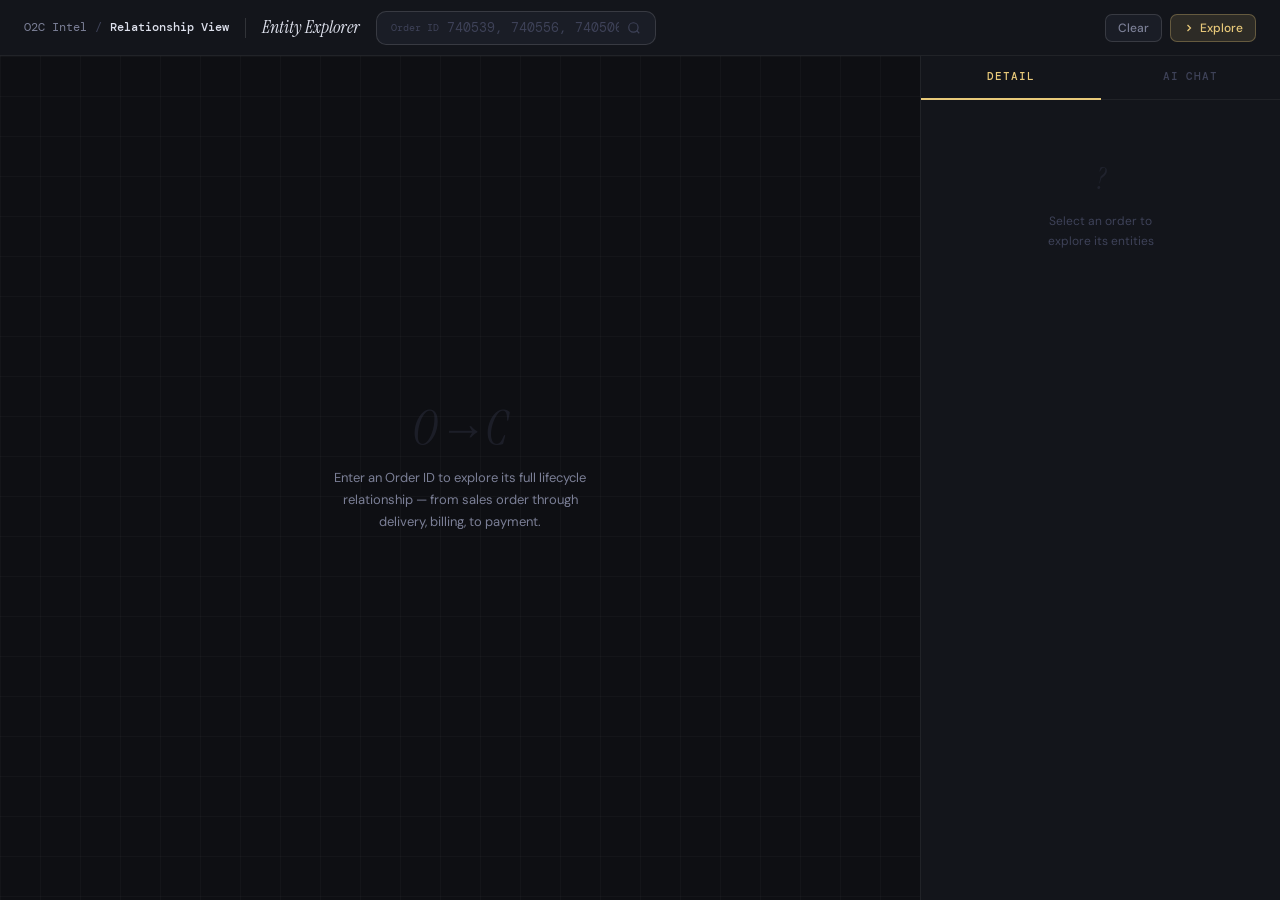
==== commit dcd578a0: "final" ====
--- a/frontend/relationship-view.html
+++ b/frontend/relationship-view.html
@@ -745,8 +745,7 @@
 // ══════════════════════════════════════════════════════
 // CONFIG + DATA
 // ══════════════════════════════════════════════════════
-const API = 'http://localhost:8000';
-
+const API = import.meta.env.VITE_API_URL;
 // ── Rule thresholds (match backend config) ───────────
 const FLAG_THRESHOLDS = {
   DELIVERY_DELAY_DAYS:  3,
@@ -812,7 +811,7 @@
   }
 
   // Load CSV files (primary for items, fallback for orders)
-  const bases = ['../data/processed/', 'data/processed/', './data/processed/'];
+  const bases = ['/data/processed/'];
   for (const base of bases) {
     try {
       const fetches = [fetch(base + 'unified_o2c.csv').then(r => { if(!r.ok) throw 0; return r.text(); })];
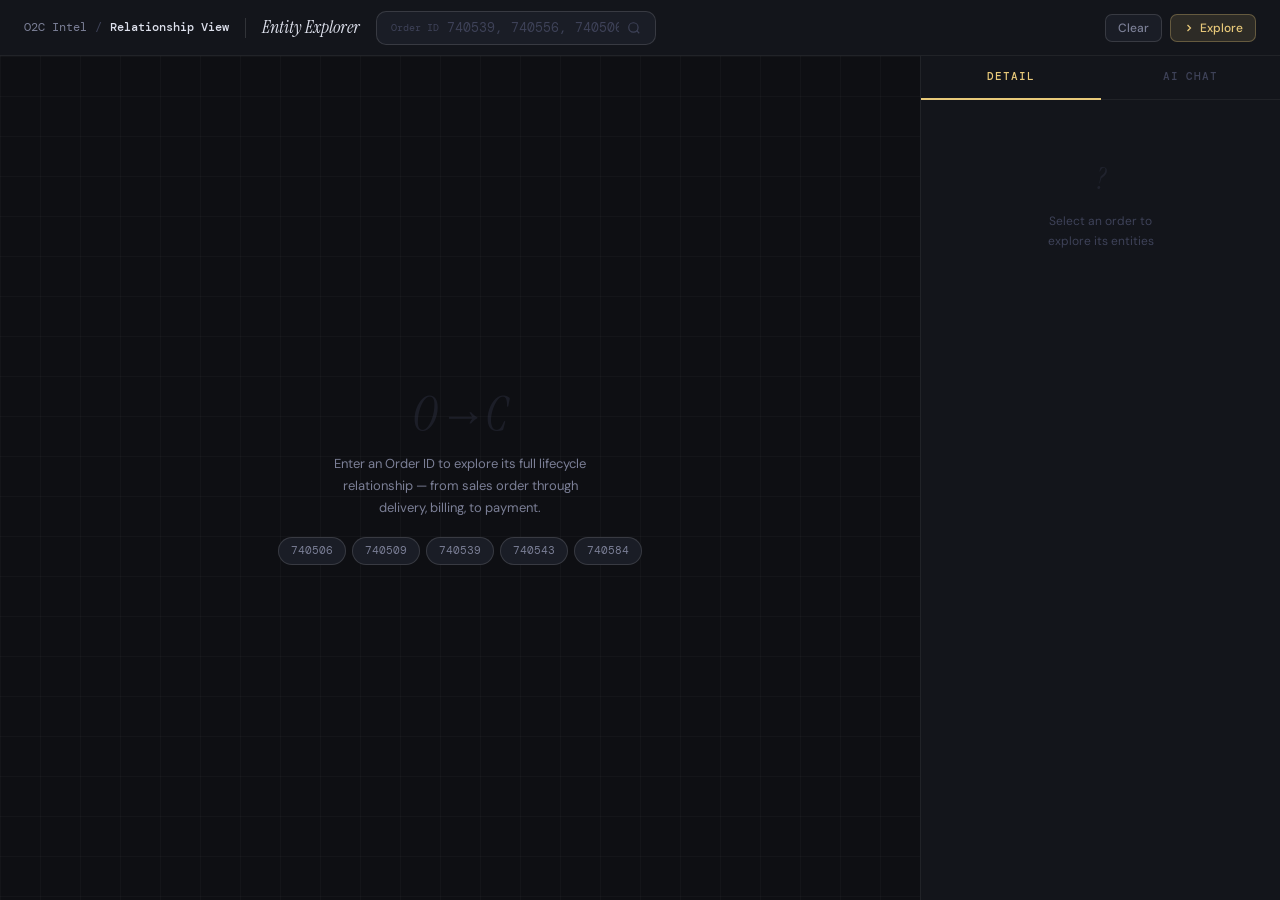
==== commit 30bbaf3a: "final" ====
--- a/frontend/relationship-view.html
+++ b/frontend/relationship-view.html
@@ -741,11 +741,12 @@
   </aside>
 </div>
 
-<script>
+<script type="module">
+
 // ══════════════════════════════════════════════════════
 // CONFIG + DATA
 // ══════════════════════════════════════════════════════
-const API = import.meta.env.VITE_API_URL;
+const BASE = "https://dodgeai-backend.onrender.com";
 // ── Rule thresholds (match backend config) ───────────
 const FLAG_THRESHOLDS = {
   DELIVERY_DELAY_DAYS:  3,
